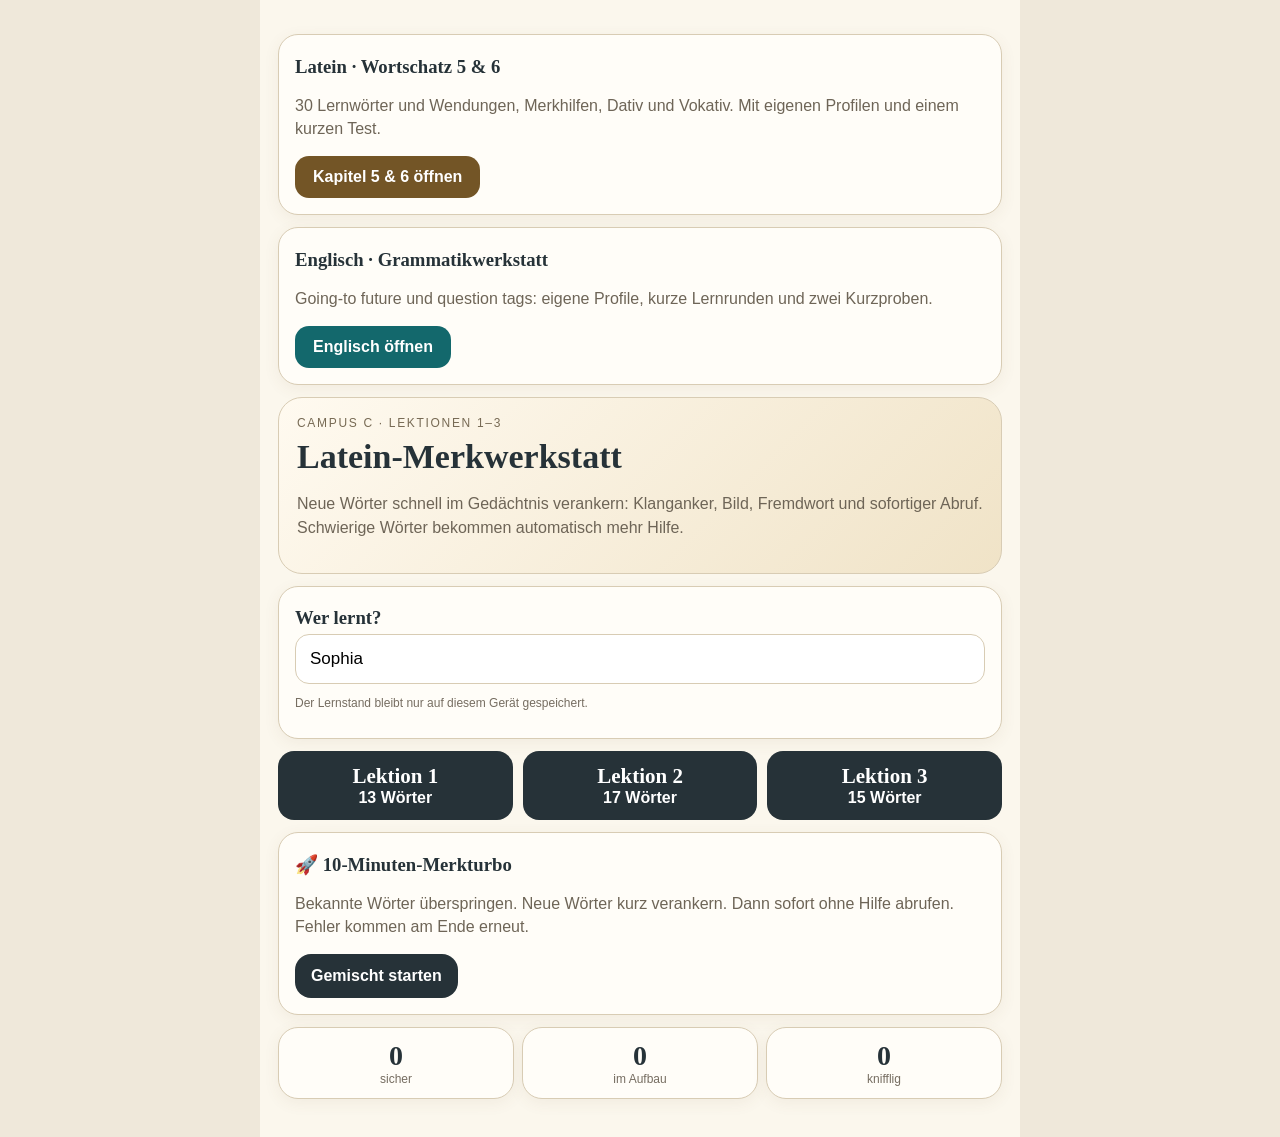
==== index.html @ 3f2a88c0 "Latein Wortschatz 5 und 6 auf Startseite verlinken" ====
<!doctype html>
<html lang="de">
<head>
<meta charset="utf-8"><meta name="viewport" content="width=device-width,initial-scale=1,viewport-fit=cover">
<title>Latein-Merkwerkstatt</title>
<style>
:root{--ink:#263238;--paper:#fbf7ed;--sand:#e7d3a6;--ochre:#c99a46;--sage:#aab99a;--terr:#bf765f;--blue:#91b6c3;--line:#d8ccb4}
*{box-sizing:border-box} body{margin:0;background:#efe8da;color:var(--ink);font-family:ui-rounded,-apple-system,BlinkMacSystemFont,"Segoe UI",sans-serif}
.app{max-width:760px;margin:auto;min-height:100vh;background:var(--paper);padding:22px 18px 38px}
h1,h2,h3{font-family:Georgia,serif;margin:.25em 0}.eyebrow{letter-spacing:.14em;text-transform:uppercase;font-size:12px;color:#776a54}
.hero{padding:18px;border:1.5px solid var(--line);border-radius:24px;background:linear-gradient(135deg,#fffaf0,#f0e3c7)}
.hero h1{font-size:34px}.sub{color:#6e6557;line-height:1.45}.row{display:flex;gap:10px;flex-wrap:wrap}.card{background:#fffdf8;border:1.5px solid var(--line);border-radius:20px;padding:16px;margin:12px 0;box-shadow:0 4px 16px #6b573512}
button{border:0;border-radius:16px;padding:13px 16px;font-size:16px;font-weight:700;background:var(--ink);color:white;cursor:pointer}
button.alt{background:#e8deca;color:var(--ink)}button.good{background:#607b63}button.bad{background:#9b5b50}button.choice{width:100%;text-align:left;background:#f2eadb;color:var(--ink);margin:6px 0}
.pills{display:flex;gap:8px;flex-wrap:wrap}.pill{padding:8px 11px;border-radius:999px;background:#eee4d1;font-size:13px}
.lesson{flex:1;min-width:120px}.lesson strong{font-family:Georgia,serif;font-size:21px}.bigword{font:700 42px Georgia,serif;text-align:center;margin:24px 0 8px}.meaning{text-align:center;font-size:23px;font-weight:800;color:#684d34}.bridge{background:#f0e6cc;border-left:5px solid var(--ochre);padding:15px;border-radius:12px;margin:16px 0;line-height:1.5}
.scene{font-size:48px;text-align:center;margin:12px}.muted{color:#756c60}.progress{height:10px;background:#e8dfcf;border-radius:99px;overflow:hidden}.bar{height:100%;background:var(--sage);width:0}.hidden{display:none!important}
input{width:100%;padding:14px;border:1.5px solid var(--line);border-radius:14px;background:white;font-size:17px}
.top{display:flex;justify-content:space-between;align-items:center;margin-bottom:14px}.tiny{font-size:12px;color:#766d61}.stat{font-size:28px;font-family:Georgia,serif;font-weight:700}.grid{display:grid;grid-template-columns:repeat(3,1fr);gap:8px}.grid .card{text-align:center;margin:0;padding:12px}
@media(max-width:500px){.hero h1{font-size:29px}.bigword{font-size:38px}.app{padding:15px 13px}.grid{grid-template-columns:1fr 1fr}}
</style></head>
<body><main class="app">
<section id="home">
<div class="card"><h3>Latein · Wortschatz 5 &amp; 6</h3><p class="sub">30 Lernwörter und Wendungen, Merkhilfen, Dativ und Vokativ. Mit eigenen Profilen und einem kurzen Test.</p><a href="latein-5-6/" style="display:inline-block;background:#735526;color:white;border-radius:14px;padding:12px 18px;text-decoration:none;font-weight:700">Kapitel 5 &amp; 6 öffnen</a></div>
<div class="card"><h3>Englisch · Grammatikwerkstatt</h3><p class="sub">Going-to future und question tags: eigene Profile, kurze Lernrunden und zwei Kurzproben.</p><a href="englisch/" style="display:inline-block;background:#13686c;color:white;border-radius:14px;padding:12px 18px;text-decoration:none;font-weight:700">Englisch öffnen</a></div>
<div class="hero"><div class="eyebrow">Campus C · Lektionen 1–3</div><h1>Latein-Merkwerkstatt</h1><p class="sub">Neue Wörter schnell im Gedächtnis verankern: Klanganker, Bild, Fremdwort und sofortiger Abruf. Schwierige Wörter bekommen automatisch mehr Hilfe.</p></div>
<div class="card"><h3>Wer lernt?</h3><input id="name" value="Sophia" aria-label="Name"><p class="tiny">Der Lernstand bleibt nur auf diesem Gerät gespeichert.</p></div>
<div class="row">
<button class="lesson" onclick="start(1)"><strong>Lektion 1</strong><br><span>13 Wörter</span></button>
<button class="lesson" onclick="start(2)"><strong>Lektion 2</strong><br><span>17 Wörter</span></button>
<button class="lesson" onclick="start(3)"><strong>Lektion 3</strong><br><span>15 Wörter</span></button>
</div>
<div class="card"><h3>🚀 10-Minuten-Merkturbo</h3><p class="sub">Bekannte Wörter überspringen. Neue Wörter kurz verankern. Dann sofort ohne Hilfe abrufen. Fehler kommen am Ende erneut.</p><button onclick="start('mix')">Gemischt starten</button></div>
<div class="grid"><div class="card"><div class="stat" id="sKnown">0</div><div class="tiny">sicher</div></div><div class="card"><div class="stat" id="sLearning">0</div><div class="tiny">im Aufbau</div></div><div class="card"><div class="stat" id="sHard">0</div><div class="tiny">knifflig</div></div></div>
</section>

<section id="learn" class="hidden">
<div class="top"><button class="alt" onclick="home()">←</button><div><b id="who"></b><div class="tiny" id="phase"></div></div><div id="count"></div></div>
<div class="progress"><div class="bar" id="bar"></div></div>
<div id="screen"></div>
</section>
</main>
<script>
const L={
1:[
["puella","das Mädchen","Klang","Stell dir ein Mädchen vor, das ständig „Puh, Ella!“ ruft.","👧💨","Puh, Ella! → puella → Mädchen"],
["serva","die Sklavin / Dienerin","Wortfamilie","SERVieren: Eine Dienerin serviert.","🍽️","servieren → serva"],
["silva","der Wald","Klang","Silva läuft durch einen wilden Wald.","🌲🌲","Silva → Wald"],
["via","der Weg / die Straße","Fremdwort","„via München“ bedeutet: über / auf dem Weg über München.","🛣️","via → Weg"],
["villa","das Haus / Landhaus","Fremdwort","Eine Villa ist ein großes Haus.","🏡","Villa → Haus"],
["avus","der Großvater","Bild","Opa ruft erstaunt: „Ah, was?“","👴❓","„Ah, was?“ → avus → Großvater"],
["campus","das Feld / der freie Platz","Fremdwort","Ein Campus ist ein großes Gelände.","🏛️","Campus → freier Platz"],
["equus","das Pferd","Klang","Ein Pferd macht einen riesigen EQUUS-Sprung.","🐎","equus → Pferd"],
["murus","die Mauer","Klang","Eine Maus rennt an der Mauer entlang: MU-rus.","🐭🧱","MUrus → Mauer"],
["servus","der Sklave / Diener","Fremdwort","„Servus!“ sagt der Diener beim Begrüßen.","🙋","Servus → Diener"],
["vicus","das Dorf / die Gasse","Klang","Vicky wohnt in einem kleinen Dorf.","🏘️","Vicky → vicus → Dorf"],
["et","und / auch","Minianker","ET verbindet zwei Dinge: A ET B.","🔗","et = und"],
["familia","die Familie","Fremdwort","familia klingt fast wie Familie.","👨‍👩‍👧","familia → Familie"]
],
2:[
["esse","sein / sich befinden","Klang","ESSE ist ganz einfach: etwas IST.","✨","esse → sein"],
["est","er/sie/es ist","Minianker","EST = ist. Nur ein Buchstabe verändert sich.","1️⃣","est → ist"],
["sunt","sie sind","Klang","SUN(T): Mehrere sind in der Sonne.","☀️👥","sunt → sie sind"],
["amica","die Freundin","Fremdwort","amica erinnert an amicable: freundlich.","👭","amica → Freundin"],
["ridēre","lachen / auslachen","Klang","Beim RIDEn auf dem Pferd musst du lachen.","🐎😂","ride → ridēre → lachen"],
["nōn","nicht","Minianker","NO = nein. nōn = nicht.","🚫","no → nōn → nicht"],
["cūr?","warum?","Klang","„KUR? Warum muss ich zur Kur?“","❓","Kur? → cūr? → warum?"],
["pārēre","gehorchen","Klang","Ein Paar hört aufs Kommando und gehorcht.","👂","Paar → pārēre → gehorchen"],
["monēre","mahnen / ermahnen","Fremdwort","monieren heißt etwas beanstanden.","☝️","monieren → monēre → mahnen"],
["dēbēre","müssen / sollen","Fremdwort","debit = Schuld: Man MUSS bezahlen.","💳","debit → dēbēre → müssen"],
["quid?","was?","Fremdwort","quid pro quo – quid fragt: WAS?","❔","quid? → was?"],
["timēre","fürchten / Angst haben","Klang","Tim hat Angst: TIM-ēre.","😨","Tim → timēre → fürchten"],
["oculus","das Auge","Fremdwort","Okular: Damit schaut man – mit dem Auge.","👁️","Okular → oculus → Auge"],
["dolēre","schmerzen / wehtun","Klang","Dolle Schmerzen tun weh.","🤕","dolle → dolēre → wehtun"],
["nunc","nun / jetzt","Klang","NUN! Jetzt sofort!","⏱️","nun → nunc → jetzt"],
["Lydus servus","der Sklave Lydus","Direkt","Lydus ist der Name, servus bedeutet Diener/Sklave.","🧑","Lydus + servus"],
["tacēre","schweigen / verschweigen","Klang","TA! Keinen Ton mehr – schweigen.","🤫","ta… → tacēre → schweigen"]
],
3:[
["hic","hier","Klang","HICK! Genau HIER hat jemand Schluckauf.","📍","hic → hier"],
["dominus","der Herr","Fremdwort","dominieren: Der Herr bestimmt.","👑","dominieren → dominus → Herr"],
["ibi","dort","Bild","Hier? Nein – IBI ist dort drüben.","👉","ibi → dort"],
["sedēre","sitzen","Fremdwort","sedentär = viel sitzend.","🪑","sedentär → sedēre → sitzen"],
["sed","aber / sondern","Kontrast","SED setzt einen Gegensatz: nicht X, sondern Y.","↔️","sed → aber/sondern"],
["respondēre","antworten","Fremdwort","respond = antworten.","💬","respond → respondēre"],
["augēre","vergrößern / vermehren","Fremdwort","augmentieren bedeutet vergrößern.","📈","augment → augēre"],
["nam","denn / nämlich","Klang","NAMe den Grund – nämlich…","🧩","nam → denn"],
["tamen","dennoch / jedoch","Klang","Trotzdem! TAMEN = dennoch.","🛡️","tamen → dennoch"],
["adhūc","bis jetzt / noch","Bild","Die Uhr läuft NOCH bis jetzt.","🕰️","adhūc → noch"],
["neque","und nicht / auch nicht","Minianker","NE = nicht; neque verbindet: und nicht.","🚫🔗","neque → und nicht"],
["neque … neque","weder … noch","Paar","Zwei neque bilden ein Paar: weder … noch.","🚫🚫","neque … neque"],
["quis?","wer?","Klang","QUIZ-Frage: WER ist es?","🕵️","Quiz → quis? → wer?"],
["docēre","lehren / unterrichten","Fremdwort","Dozent = jemand, der lehrt.","👩‍🏫","Dozent → docēre"],
["lingua","die Sprache / Rede","Fremdwort","linguistisch = die Sprache betreffend.","👅💬","Linguistik → lingua"]
]};
let deck=[],i=0,round=0,missed=[],current=null,mode="mix";
const $=x=>document.getElementById(x);
const norm=s=>(s||"").toLowerCase().normalize("NFD").replace(/[\u0300-\u036f]/g,"").replace(/[.,!?]/g,"").trim();
function store(){return JSON.parse(localStorage.getItem("merkwerkstatt")||"{}")}
function save(k,v){let s=store();s[k]=v;localStorage.setItem("merkwerkstatt",JSON.stringify(s));stats()}
function key(w){return "w:"+w[0]}
function stats(){let s=store(),a=Object.keys(s).filter(k=>k.startsWith("w:")).map(k=>s[k]);$("sKnown").textContent=a.filter(x=>x>=3).length;$("sLearning").textContent=a.filter(x=>x>0&&x<3).length;$("sHard").textContent=a.filter(x=>x<0).length}
function home(){$("learn").classList.add("hidden");$("home").classList.remove("hidden");stats()}
function start(l){mode=l;let n=$("name").value.trim()||"Sophia";localStorage.setItem("merkname",n);$("who").textContent=n+" · "+(l==="mix"?"Merkturbo":"Lektion "+l);deck=l==="mix"?[...L[1],...L[2],...L[3]].sort(()=>Math.random()-.5).slice(0,18):[...L[l]];i=0;round=0;missed=[];$("home").classList.add("hidden");$("learn").classList.remove("hidden");showTriage()}
function prog(){$("count").textContent=(Math.min(i+1,deck.length))+"/"+deck.length;$("bar").style.width=((i/deck.length)*100)+"%"}
function showTriage(){if(i>=deck.length){round=1;i=0;deck=deck.filter(w=>(store()[key(w)]||0)<3);if(!deck.length)return done();return showBridge()}current=deck[i];prog();$("phase").textContent="1 · Blitzcheck";$("screen").innerHTML=`<div class="card"><div class="eyebrow">Kennst du dieses Wort schon?</div><div class="bigword">${current[0]}</div><div class="row" style="justify-content:center"><button class="good" onclick="known()">Weiß ich ✓</button><button class="alt" onclick="reveal()">Noch nicht</button></div><div id="rev"></div></div>`}
function reveal(){$("rev").innerHTML=`<div class="meaning">${current[1]}</div><p class="tiny" style="text-align:center">Nicht schlimm – jetzt bauen wir eine Gedächtnisbrücke.</p><div style="text-align:center"><button onclick="need()">Merkhilfe bauen →</button></div>`}
function known(){let v=store()[key(current)]||0;save(key(current),Math.max(v,3));i++;showTriage()}
function need(){save(key(current),Math.min(store()[key(current)]||0,0));showOneBridge(current)}
function showBridge(){if(i>=deck.length){round=2;i=0;return recall()}current=deck[i];showOneBridge(current)}
function showOneBridge(w){prog();$("phase").textContent="2 · Verankern";$("screen").innerHTML=`<div class="card"><div class="eyebrow">${w[2]}</div><div class="bigword">${w[0]}</div><div class="scene">${w[4]}</div><div class="meaning">${w[1]}</div><div class="bridge"><b>Merkbrücke</b><br>${w[3]}<br><span class="muted">${w[5]}</span></div><p class="tiny">Schau die Szene kurz an. Sag Lateinwort und Bedeutung einmal laut.</p><button onclick="flash()">Im Kopf gespeichert →</button></div>`}
function flash(){$("screen").innerHTML=`<div class="card"><div class="eyebrow">5-Sekunden-Abruf</div><div class="bigword">${current[0]}</div><p style="text-align:center">Was bedeutet es?</p><input id="ans" autocomplete="off" placeholder="Bedeutung eintippen …"><div style="margin-top:10px"><button onclick="check()">Prüfen</button></div></div>`;$("ans").focus()}
function check(){let a=norm($("ans").value), opts=current[1].split("/").map(norm),ok=opts.some(x=>a.includes(x)||x.includes(a));$("screen").innerHTML=`<div class="card"><div class="bigword">${current[0]}</div><div class="meaning">${current[1]}</div><div class="bridge">${ok?"✓ Genau. Die Verbindung sitzt schon.":"Noch nicht sicher. Denk noch einmal an: <b>"+current[5]+"</b>"}</div><button onclick="nextBridge(${ok})">${ok?"Weiter →":"Nochmal merken →"}</button></div>`}
function nextBridge(ok){let v=store()[key(current)]||0;if(ok)save(key(current),Math.max(1,v+1));else{save(key(current),Math.min(-1,v-1));missed.push(current)}i++;showBridge()}
function recall(){if(i>=deck.length){if(missed.length){deck=[...new Map(missed.map(w=>[w[0],w])).values()];missed=[];i=0;round=3}else return done()}current=deck[i];prog();$("phase").textContent=round===3?"4 · Knifflige Wörter":"3 · Ohne Hilfe";$("screen").innerHTML=`<div class="card"><div class="eyebrow">${round===3?"Noch eine Chance":"Jetzt ohne Eselsbrücke"}</div><div class="bigword">${current[0]}</div><input id="ans" placeholder="Deutsche Bedeutung …" autocomplete="off"><div style="margin-top:10px"><button onclick="checkRecall()">Abrufen</button></div><button class="alt" style="margin-top:8px" onclick="hint()">Kleine Hilfe</button><div id="hint"></div></div>`;$("ans").focus()}
function hint(){$("hint").innerHTML=`<div class="bridge">${current[4]} ${current[5]}</div>`}
function checkRecall(){let a=norm($("ans").value),opts=current[1].split("/").map(norm),ok=opts.some(x=>a.includes(x)||x.includes(a));let v=store()[key(current)]||0;if(ok)save(key(current),Math.max(2,v+1));else{save(key(current),Math.min(-1,v-1));missed.push(current)}$("screen").innerHTML=`<div class="card"><div class="bigword">${current[0]}</div><div class="meaning">${current[1]}</div><div class="bridge">${ok?"✓ Richtig – ohne direkte Vorgabe abgerufen.":"Noch nicht. Deine Brücke: "+current[5]}</div><button onclick="nextRecall()">${ok?"Weiter →":"Weiter – kommt nochmal →"}</button></div>`}
function nextRecall(){i++;recall()}
function done(){let s=store(),all=[...L[1],...L[2],...L[3]],known=all.filter(w=>(s[key(w)]||0)>=3).length,learning=all.filter(w=>(s[key(w)]||0)>0&&(s[key(w)]||0)<3).length,hard=all.filter(w=>(s[key(w)]||0)<0).length;$("bar").style.width="100%";$("phase").textContent="Fertig";$("screen").innerHTML=`<div class="hero"><div class="eyebrow">Merkrunde geschafft</div><h2>Gut verankert.</h2><p class="sub">Die schwierigen Wörter werden bei der nächsten Runde wieder bevorzugt.</p><div class="grid"><div class="card"><div class="stat">${known}</div><div class="tiny">sicher</div></div><div class="card"><div class="stat">${learning}</div><div class="tiny">im Aufbau</div></div><div class="card"><div class="stat">${hard}</div><div class="tiny">knifflig</div></div></div><button onclick="home()">Zur Lektionsauswahl</button></div>`}
$("name").value=localStorage.getItem("merkname")||"Sophia";stats();
</script></body></html>
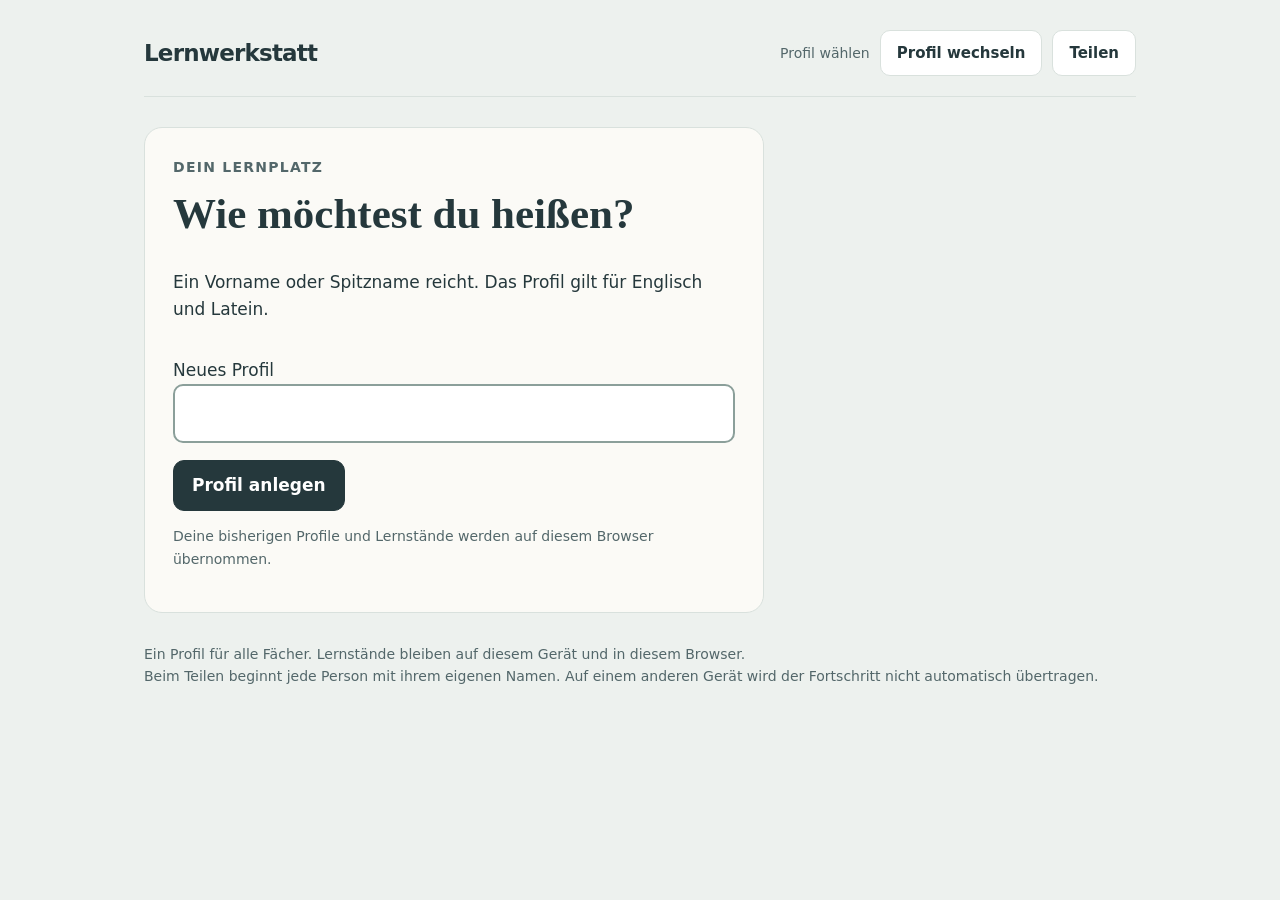
==== commit 7759ebee: "Neue Lernwerkstatt mit Fachauswahl, Kapitelkarten und Weiterlernen" ====
--- a/index.html
+++ b/index.html
@@ -1,122 +1,8 @@
-<!doctype html>
-<html lang="de">
-<head>
-<meta charset="utf-8"><meta name="viewport" content="width=device-width,initial-scale=1,viewport-fit=cover">
-<title>Latein-Merkwerkstatt</title>
-<style>
-:root{--ink:#263238;--paper:#fbf7ed;--sand:#e7d3a6;--ochre:#c99a46;--sage:#aab99a;--terr:#bf765f;--blue:#91b6c3;--line:#d8ccb4}
-*{box-sizing:border-box} body{margin:0;background:#efe8da;color:var(--ink);font-family:ui-rounded,-apple-system,BlinkMacSystemFont,"Segoe UI",sans-serif}
-.app{max-width:760px;margin:auto;min-height:100vh;background:var(--paper);padding:22px 18px 38px}
-h1,h2,h3{font-family:Georgia,serif;margin:.25em 0}.eyebrow{letter-spacing:.14em;text-transform:uppercase;font-size:12px;color:#776a54}
-.hero{padding:18px;border:1.5px solid var(--line);border-radius:24px;background:linear-gradient(135deg,#fffaf0,#f0e3c7)}
-.hero h1{font-size:34px}.sub{color:#6e6557;line-height:1.45}.row{display:flex;gap:10px;flex-wrap:wrap}.card{background:#fffdf8;border:1.5px solid var(--line);border-radius:20px;padding:16px;margin:12px 0;box-shadow:0 4px 16px #6b573512}
-button{border:0;border-radius:16px;padding:13px 16px;font-size:16px;font-weight:700;background:var(--ink);color:white;cursor:pointer}
-button.alt{background:#e8deca;color:var(--ink)}button.good{background:#607b63}button.bad{background:#9b5b50}button.choice{width:100%;text-align:left;background:#f2eadb;color:var(--ink);margin:6px 0}
-.pills{display:flex;gap:8px;flex-wrap:wrap}.pill{padding:8px 11px;border-radius:999px;background:#eee4d1;font-size:13px}
-.lesson{flex:1;min-width:120px}.lesson strong{font-family:Georgia,serif;font-size:21px}.bigword{font:700 42px Georgia,serif;text-align:center;margin:24px 0 8px}.meaning{text-align:center;font-size:23px;font-weight:800;color:#684d34}.bridge{background:#f0e6cc;border-left:5px solid var(--ochre);padding:15px;border-radius:12px;margin:16px 0;line-height:1.5}
-.scene{font-size:48px;text-align:center;margin:12px}.muted{color:#756c60}.progress{height:10px;background:#e8dfcf;border-radius:99px;overflow:hidden}.bar{height:100%;background:var(--sage);width:0}.hidden{display:none!important}
-input{width:100%;padding:14px;border:1.5px solid var(--line);border-radius:14px;background:white;font-size:17px}
-.top{display:flex;justify-content:space-between;align-items:center;margin-bottom:14px}.tiny{font-size:12px;color:#766d61}.stat{font-size:28px;font-family:Georgia,serif;font-weight:700}.grid{display:grid;grid-template-columns:repeat(3,1fr);gap:8px}.grid .card{text-align:center;margin:0;padding:12px}
-@media(max-width:500px){.hero h1{font-size:29px}.bigword{font-size:38px}.app{padding:15px 13px}.grid{grid-template-columns:1fr 1fr}}
-</style></head>
-<body><main class="app">
-<section id="home">
-<div class="card"><h3>Latein · Wortschatz 5 &amp; 6</h3><p class="sub">30 Lernwörter und Wendungen, Merkhilfen, Dativ und Vokativ. Mit eigenen Profilen und einem kurzen Test.</p><a href="latein-5-6/" style="display:inline-block;background:#735526;color:white;border-radius:14px;padding:12px 18px;text-decoration:none;font-weight:700">Kapitel 5 &amp; 6 öffnen</a></div>
-<div class="card"><h3>Englisch · Grammatikwerkstatt</h3><p class="sub">Going-to future und question tags: eigene Profile, kurze Lernrunden und zwei Kurzproben.</p><a href="englisch/" style="display:inline-block;background:#13686c;color:white;border-radius:14px;padding:12px 18px;text-decoration:none;font-weight:700">Englisch öffnen</a></div>
-<div class="hero"><div class="eyebrow">Campus C · Lektionen 1–3</div><h1>Latein-Merkwerkstatt</h1><p class="sub">Neue Wörter schnell im Gedächtnis verankern: Klanganker, Bild, Fremdwort und sofortiger Abruf. Schwierige Wörter bekommen automatisch mehr Hilfe.</p></div>
-<div class="card"><h3>Wer lernt?</h3><input id="name" value="Sophia" aria-label="Name"><p class="tiny">Der Lernstand bleibt nur auf diesem Gerät gespeichert.</p></div>
-<div class="row">
-<button class="lesson" onclick="start(1)"><strong>Lektion 1</strong><br><span>13 Wörter</span></button>
-<button class="lesson" onclick="start(2)"><strong>Lektion 2</strong><br><span>17 Wörter</span></button>
-<button class="lesson" onclick="start(3)"><strong>Lektion 3</strong><br><span>15 Wörter</span></button>
-</div>
-<div class="card"><h3>🚀 10-Minuten-Merkturbo</h3><p class="sub">Bekannte Wörter überspringen. Neue Wörter kurz verankern. Dann sofort ohne Hilfe abrufen. Fehler kommen am Ende erneut.</p><button onclick="start('mix')">Gemischt starten</button></div>
-<div class="grid"><div class="card"><div class="stat" id="sKnown">0</div><div class="tiny">sicher</div></div><div class="card"><div class="stat" id="sLearning">0</div><div class="tiny">im Aufbau</div></div><div class="card"><div class="stat" id="sHard">0</div><div class="tiny">knifflig</div></div></div>
-</section>
-
-<section id="learn" class="hidden">
-<div class="top"><button class="alt" onclick="home()">←</button><div><b id="who"></b><div class="tiny" id="phase"></div></div><div id="count"></div></div>
-<div class="progress"><div class="bar" id="bar"></div></div>
-<div id="screen"></div>
-</section>
-</main>
-<script>
-const L={
-1:[
-["puella","das Mädchen","Klang","Stell dir ein Mädchen vor, das ständig „Puh, Ella!“ ruft.","👧💨","Puh, Ella! → puella → Mädchen"],
-["serva","die Sklavin / Dienerin","Wortfamilie","SERVieren: Eine Dienerin serviert.","🍽️","servieren → serva"],
-["silva","der Wald","Klang","Silva läuft durch einen wilden Wald.","🌲🌲","Silva → Wald"],
-["via","der Weg / die Straße","Fremdwort","„via München“ bedeutet: über / auf dem Weg über München.","🛣️","via → Weg"],
-["villa","das Haus / Landhaus","Fremdwort","Eine Villa ist ein großes Haus.","🏡","Villa → Haus"],
-["avus","der Großvater","Bild","Opa ruft erstaunt: „Ah, was?“","👴❓","„Ah, was?“ → avus → Großvater"],
-["campus","das Feld / der freie Platz","Fremdwort","Ein Campus ist ein großes Gelände.","🏛️","Campus → freier Platz"],
-["equus","das Pferd","Klang","Ein Pferd macht einen riesigen EQUUS-Sprung.","🐎","equus → Pferd"],
-["murus","die Mauer","Klang","Eine Maus rennt an der Mauer entlang: MU-rus.","🐭🧱","MUrus → Mauer"],
-["servus","der Sklave / Diener","Fremdwort","„Servus!“ sagt der Diener beim Begrüßen.","🙋","Servus → Diener"],
-["vicus","das Dorf / die Gasse","Klang","Vicky wohnt in einem kleinen Dorf.","🏘️","Vicky → vicus → Dorf"],
-["et","und / auch","Minianker","ET verbindet zwei Dinge: A ET B.","🔗","et = und"],
-["familia","die Familie","Fremdwort","familia klingt fast wie Familie.","👨‍👩‍👧","familia → Familie"]
-],
-2:[
-["esse","sein / sich befinden","Klang","ESSE ist ganz einfach: etwas IST.","✨","esse → sein"],
-["est","er/sie/es ist","Minianker","EST = ist. Nur ein Buchstabe verändert sich.","1️⃣","est → ist"],
-["sunt","sie sind","Klang","SUN(T): Mehrere sind in der Sonne.","☀️👥","sunt → sie sind"],
-["amica","die Freundin","Fremdwort","amica erinnert an amicable: freundlich.","👭","amica → Freundin"],
-["ridēre","lachen / auslachen","Klang","Beim RIDEn auf dem Pferd musst du lachen.","🐎😂","ride → ridēre → lachen"],
-["nōn","nicht","Minianker","NO = nein. nōn = nicht.","🚫","no → nōn → nicht"],
-["cūr?","warum?","Klang","„KUR? Warum muss ich zur Kur?“","❓","Kur? → cūr? → warum?"],
-["pārēre","gehorchen","Klang","Ein Paar hört aufs Kommando und gehorcht.","👂","Paar → pārēre → gehorchen"],
-["monēre","mahnen / ermahnen","Fremdwort","monieren heißt etwas beanstanden.","☝️","monieren → monēre → mahnen"],
-["dēbēre","müssen / sollen","Fremdwort","debit = Schuld: Man MUSS bezahlen.","💳","debit → dēbēre → müssen"],
-["quid?","was?","Fremdwort","quid pro quo – quid fragt: WAS?","❔","quid? → was?"],
-["timēre","fürchten / Angst haben","Klang","Tim hat Angst: TIM-ēre.","😨","Tim → timēre → fürchten"],
-["oculus","das Auge","Fremdwort","Okular: Damit schaut man – mit dem Auge.","👁️","Okular → oculus → Auge"],
-["dolēre","schmerzen / wehtun","Klang","Dolle Schmerzen tun weh.","🤕","dolle → dolēre → wehtun"],
-["nunc","nun / jetzt","Klang","NUN! Jetzt sofort!","⏱️","nun → nunc → jetzt"],
-["Lydus servus","der Sklave Lydus","Direkt","Lydus ist der Name, servus bedeutet Diener/Sklave.","🧑","Lydus + servus"],
-["tacēre","schweigen / verschweigen","Klang","TA! Keinen Ton mehr – schweigen.","🤫","ta… → tacēre → schweigen"]
-],
-3:[
-["hic","hier","Klang","HICK! Genau HIER hat jemand Schluckauf.","📍","hic → hier"],
-["dominus","der Herr","Fremdwort","dominieren: Der Herr bestimmt.","👑","dominieren → dominus → Herr"],
-["ibi","dort","Bild","Hier? Nein – IBI ist dort drüben.","👉","ibi → dort"],
-["sedēre","sitzen","Fremdwort","sedentär = viel sitzend.","🪑","sedentär → sedēre → sitzen"],
-["sed","aber / sondern","Kontrast","SED setzt einen Gegensatz: nicht X, sondern Y.","↔️","sed → aber/sondern"],
-["respondēre","antworten","Fremdwort","respond = antworten.","💬","respond → respondēre"],
-["augēre","vergrößern / vermehren","Fremdwort","augmentieren bedeutet vergrößern.","📈","augment → augēre"],
-["nam","denn / nämlich","Klang","NAMe den Grund – nämlich…","🧩","nam → denn"],
-["tamen","dennoch / jedoch","Klang","Trotzdem! TAMEN = dennoch.","🛡️","tamen → dennoch"],
-["adhūc","bis jetzt / noch","Bild","Die Uhr läuft NOCH bis jetzt.","🕰️","adhūc → noch"],
-["neque","und nicht / auch nicht","Minianker","NE = nicht; neque verbindet: und nicht.","🚫🔗","neque → und nicht"],
-["neque … neque","weder … noch","Paar","Zwei neque bilden ein Paar: weder … noch.","🚫🚫","neque … neque"],
-["quis?","wer?","Klang","QUIZ-Frage: WER ist es?","🕵️","Quiz → quis? → wer?"],
-["docēre","lehren / unterrichten","Fremdwort","Dozent = jemand, der lehrt.","👩‍🏫","Dozent → docēre"],
-["lingua","die Sprache / Rede","Fremdwort","linguistisch = die Sprache betreffend.","👅💬","Linguistik → lingua"]
-]};
-let deck=[],i=0,round=0,missed=[],current=null,mode="mix";
-const $=x=>document.getElementById(x);
-const norm=s=>(s||"").toLowerCase().normalize("NFD").replace(/[\u0300-\u036f]/g,"").replace(/[.,!?]/g,"").trim();
-function store(){return JSON.parse(localStorage.getItem("merkwerkstatt")||"{}")}
-function save(k,v){let s=store();s[k]=v;localStorage.setItem("merkwerkstatt",JSON.stringify(s));stats()}
-function key(w){return "w:"+w[0]}
-function stats(){let s=store(),a=Object.keys(s).filter(k=>k.startsWith("w:")).map(k=>s[k]);$("sKnown").textContent=a.filter(x=>x>=3).length;$("sLearning").textContent=a.filter(x=>x>0&&x<3).length;$("sHard").textContent=a.filter(x=>x<0).length}
-function home(){$("learn").classList.add("hidden");$("home").classList.remove("hidden");stats()}
-function start(l){mode=l;let n=$("name").value.trim()||"Sophia";localStorage.setItem("merkname",n);$("who").textContent=n+" · "+(l==="mix"?"Merkturbo":"Lektion "+l);deck=l==="mix"?[...L[1],...L[2],...L[3]].sort(()=>Math.random()-.5).slice(0,18):[...L[l]];i=0;round=0;missed=[];$("home").classList.add("hidden");$("learn").classList.remove("hidden");showTriage()}
-function prog(){$("count").textContent=(Math.min(i+1,deck.length))+"/"+deck.length;$("bar").style.width=((i/deck.length)*100)+"%"}
-function showTriage(){if(i>=deck.length){round=1;i=0;deck=deck.filter(w=>(store()[key(w)]||0)<3);if(!deck.length)return done();return showBridge()}current=deck[i];prog();$("phase").textContent="1 · Blitzcheck";$("screen").innerHTML=`<div class="card"><div class="eyebrow">Kennst du dieses Wort schon?</div><div class="bigword">${current[0]}</div><div class="row" style="justify-content:center"><button class="good" onclick="known()">Weiß ich ✓</button><button class="alt" onclick="reveal()">Noch nicht</button></div><div id="rev"></div></div>`}
-function reveal(){$("rev").innerHTML=`<div class="meaning">${current[1]}</div><p class="tiny" style="text-align:center">Nicht schlimm – jetzt bauen wir eine Gedächtnisbrücke.</p><div style="text-align:center"><button onclick="need()">Merkhilfe bauen →</button></div>`}
-function known(){let v=store()[key(current)]||0;save(key(current),Math.max(v,3));i++;showTriage()}
-function need(){save(key(current),Math.min(store()[key(current)]||0,0));showOneBridge(current)}
-function showBridge(){if(i>=deck.length){round=2;i=0;return recall()}current=deck[i];showOneBridge(current)}
-function showOneBridge(w){prog();$("phase").textContent="2 · Verankern";$("screen").innerHTML=`<div class="card"><div class="eyebrow">${w[2]}</div><div class="bigword">${w[0]}</div><div class="scene">${w[4]}</div><div class="meaning">${w[1]}</div><div class="bridge"><b>Merkbrücke</b><br>${w[3]}<br><span class="muted">${w[5]}</span></div><p class="tiny">Schau die Szene kurz an. Sag Lateinwort und Bedeutung einmal laut.</p><button onclick="flash()">Im Kopf gespeichert →</button></div>`}
-function flash(){$("screen").innerHTML=`<div class="card"><div class="eyebrow">5-Sekunden-Abruf</div><div class="bigword">${current[0]}</div><p style="text-align:center">Was bedeutet es?</p><input id="ans" autocomplete="off" placeholder="Bedeutung eintippen …"><div style="margin-top:10px"><button onclick="check()">Prüfen</button></div></div>`;$("ans").focus()}
-function check(){let a=norm($("ans").value), opts=current[1].split("/").map(norm),ok=opts.some(x=>a.includes(x)||x.includes(a));$("screen").innerHTML=`<div class="card"><div class="bigword">${current[0]}</div><div class="meaning">${current[1]}</div><div class="bridge">${ok?"✓ Genau. Die Verbindung sitzt schon.":"Noch nicht sicher. Denk noch einmal an: <b>"+current[5]+"</b>"}</div><button onclick="nextBridge(${ok})">${ok?"Weiter →":"Nochmal merken →"}</button></div>`}
-function nextBridge(ok){let v=store()[key(current)]||0;if(ok)save(key(current),Math.max(1,v+1));else{save(key(current),Math.min(-1,v-1));missed.push(current)}i++;showBridge()}
-function recall(){if(i>=deck.length){if(missed.length){deck=[...new Map(missed.map(w=>[w[0],w])).values()];missed=[];i=0;round=3}else return done()}current=deck[i];prog();$("phase").textContent=round===3?"4 · Knifflige Wörter":"3 · Ohne Hilfe";$("screen").innerHTML=`<div class="card"><div class="eyebrow">${round===3?"Noch eine Chance":"Jetzt ohne Eselsbrücke"}</div><div class="bigword">${current[0]}</div><input id="ans" placeholder="Deutsche Bedeutung …" autocomplete="off"><div style="margin-top:10px"><button onclick="checkRecall()">Abrufen</button></div><button class="alt" style="margin-top:8px" onclick="hint()">Kleine Hilfe</button><div id="hint"></div></div>`;$("ans").focus()}
-function hint(){$("hint").innerHTML=`<div class="bridge">${current[4]} ${current[5]}</div>`}
-function checkRecall(){let a=norm($("ans").value),opts=current[1].split("/").map(norm),ok=opts.some(x=>a.includes(x)||x.includes(a));let v=store()[key(current)]||0;if(ok)save(key(current),Math.max(2,v+1));else{save(key(current),Math.min(-1,v-1));missed.push(current)}$("screen").innerHTML=`<div class="card"><div class="bigword">${current[0]}</div><div class="meaning">${current[1]}</div><div class="bridge">${ok?"✓ Richtig – ohne direkte Vorgabe abgerufen.":"Noch nicht. Deine Brücke: "+current[5]}</div><button onclick="nextRecall()">${ok?"Weiter →":"Weiter – kommt nochmal →"}</button></div>`}
-function nextRecall(){i++;recall()}
-function done(){let s=store(),all=[...L[1],...L[2],...L[3]],known=all.filter(w=>(s[key(w)]||0)>=3).length,learning=all.filter(w=>(s[key(w)]||0)>0&&(s[key(w)]||0)<3).length,hard=all.filter(w=>(s[key(w)]||0)<0).length;$("bar").style.width="100%";$("phase").textContent="Fertig";$("screen").innerHTML=`<div class="hero"><div class="eyebrow">Merkrunde geschafft</div><h2>Gut verankert.</h2><p class="sub">Die schwierigen Wörter werden bei der nächsten Runde wieder bevorzugt.</p><div class="grid"><div class="card"><div class="stat">${known}</div><div class="tiny">sicher</div></div><div class="card"><div class="stat">${learning}</div><div class="tiny">im Aufbau</div></div><div class="card"><div class="stat">${hard}</div><div class="tiny">knifflig</div></div></div><button onclick="home()">Zur Lektionsauswahl</button></div>`}
-$("name").value=localStorage.getItem("merkname")||"Sophia";stats();
+<!doctype html><html lang="de"><head><meta charset="utf-8"><meta name="viewport" content="width=device-width,initial-scale=1"><meta name="theme-color" content="#25383c"><title>Unsere Lernwerkstatt · Englisch & Latein</title><link rel="stylesheet" href="shared.css"><style>
+*{box-sizing:border-box}body{margin:0;background:#edf1ee;color:#25383c;font-family:system-ui,-apple-system,sans-serif;font-size:17px;line-height:1.6}main{max-width:1040px;padding:30px 24px 60px;margin:auto}h1,h2,h3{font-family:Georgia,serif;line-height:1.25;margin:.2em 0 .65em}h1{font-size:clamp(30px,4vw,43px)}h2{font-size:26px}h3{font-size:23px}button,input{font:inherit}button{cursor:pointer;min-height:46px;padding:11px 18px;border:1px solid #d3ded8;border-radius:11px;background:white;color:#25383c;font-weight:650}button.primary{background:#25383c;color:white;border-color:#25383c}input{width:100%;padding:13px;border:2px solid #8b9f9a;border-radius:10px;background:white;font-size:18px}button:focus-visible,input:focus-visible,a:focus-visible{outline:3px solid #ba7b0b;outline-offset:3px}a{color:inherit} .muted{color:#53676a}.small{font-size:14px}.row{display:flex;gap:10px;align-items:center;flex-wrap:wrap}.eyebrow{font-size:14px;letter-spacing:.09em;text-transform:uppercase;font-weight:750;color:#53676a}.intro{margin:32px 0 25px}.continue{display:grid;grid-template-columns:1fr auto;gap:20px;align-items:center;background:#fbfaf6;border:1px solid #d9e1dd;border-radius:18px;padding:25px;margin:22px 0}.continue p{margin:0}.filters{display:flex;gap:10px;flex-wrap:wrap;margin:30px 0 20px}.filters a{text-decoration:none;display:block;padding:10px 20px;border:1px solid #d3ded8;border-radius:12px;background:white;font-weight:650}.filters a.selected{background:#25383c;color:white;border-color:#25383c}.subjects{display:grid;grid-template-columns:1fr 1fr;gap:22px}.subject{border:1px solid #d9e1dd;border-radius:18px;background:#fbfaf6;padding:25px;border-top:5px solid var(--subject)}.subject-heading{display:flex;justify-content:space-between;gap:10px;align-items:center;margin-bottom:18px}.subject-heading h2{margin:0;color:var(--subject)}.chapter{display:block;text-decoration:none;padding:19px 0;border-top:1px solid #d9e1dd}.chapter:first-of-type{border-top:0}.chapter:hover h3{text-decoration:underline;text-underline-offset:5px}.chapter p{margin:8px 0}.chapter .open{display:inline-block;padding:8px 15px;background:var(--subject);color:white;border-radius:10px;font-size:15px;font-weight:650;margin-top:5px}.status{font-size:14px;color:#53676a}.profilecard{max-width:620px;border:1px solid #d9e1dd;border-radius:18px;padding:28px;background:#fbfaf6;margin-top:30px}.hint{margin-top:24px;padding:20px 0;border-top:1px solid #d3ded8;font-size:15px;color:#53676a}.pill{font-size:14px;padding:4px 10px;background:#edf1ee;border-radius:30px;color:#53676a}.subjects.single{grid-template-columns:1fr}.subjects.single .subject{max-width:760px}.recentlink{text-decoration:none;background:#25383c;color:white;padding:12px 18px;border-radius:11px;font-weight:650;white-space:nowrap}.plan{background:#fbfaf6;border:1px solid #d9e1dd;border-radius:16px;padding:22px;margin-top:25px}.plan summary{cursor:pointer;font-weight:650}@media(max-width:650px){main{padding:20px 15px 45px}.subjects{grid-template-columns:1fr}.continue{grid-template-columns:1fr;padding:22px}.recentlink{justify-self:start}.subject{padding:23px}.filters a{padding:9px 15px}}
+</style><script src="shared.js"></script></head><body><main><header class="wl-header"><a class="wl-logo" href="./">Lernwerkstatt</a><div class="wl-tools"><span class="wl-profile" id="wl-name"></span><button id="profile">Profil wechseln</button><button id="share">Teilen</button></div></header><div id="app"></div><footer class="wl-footer">Ein Profil für alle Fächer. Lernstände bleiben auf diesem Gerät und in diesem Browser.<br>Beim Teilen beginnt jede Person mit ihrem eigenen Namen. Auf einem anderen Gerät wird der Fortschritt nicht automatisch übertragen.</footer></main><script>
+'use strict';const $=s=>document.querySelector(s),esc=s=>String(s).replace(/[&<>"']/g,c=>({'&':'&amp;','<':'&lt;','>':'&gt;','"':'&quot;',"'":'&#39;'}[c]));
+function chooser(){let profiles=Workshop.profiles();$('#app').innerHTML=`<section class="profilecard"><div class="eyebrow">Dein Lernplatz</div><h1>${profiles.length?'Wer lernt heute?':'Wie möchtest du heißen?'}</h1><p>Ein Vorname oder Spitzname reicht. Das Profil gilt für Englisch und Latein.</p><div id="names" class="row"></div><form id="new"><p><label for="name">Neues Profil</label><input id="name" maxlength="30" required autocomplete="off"></p><button class="primary">Profil anlegen</button></form><p class="small muted">Deine bisherigen Profile und Lernstände werden auf diesem Browser übernommen.</p></section>`;profiles.forEach(p=>{let b=document.createElement('button');b.textContent=p.name;b.onclick=()=>{Workshop.select(p.id);location.hash='';home()};$('#names').append(b)});$('#new').onsubmit=e=>{e.preventDefault();let name=$('#name').value.trim();if(!name)return;Workshop.create(name);location.hash='';home()};Workshop.updateName()}
+function home(){if(location.hash==='#profile'||!Workshop.active())return chooser();let name=Workshop.active().name,filter=location.hash.slice(1),subject=['latein','englisch'].includes(filter)?filter:null,last=Workshop.last();$('#app').innerHTML=`<div class="intro"><div class="eyebrow">Dein Lernplatz</div><h1>Hallo, ${esc(name)}.</h1><p class="muted">Wähle dein Fach und dein Kapitel.</p></div>${last?`<section class="continue"><div><div class="eyebrow">Zuletzt geöffnet · ${last.subject==='latein'?'Latein':'Englisch'}</div><h2>${last.title}</h2><p class="muted">${esc(Workshop.summary(last))}</p></div><a class="recentlink" href="${last.path}">Weiterlernen</a></section>`:''}<nav class="filters" aria-label="Fächer"><a href="#" class="${!subject?'selected':''}">Alle Fächer</a><a href="#latein" class="${subject==='latein'?'selected':''}">Latein</a><a href="#englisch" class="${subject==='englisch'?'selected':''}">Englisch</a></nav><div class="subjects ${subject?'single':''}">${['latein','englisch'].filter(x=>!subject||x===subject).map(s=>{let chapters=Workshop.catalog.filter(c=>c.subject===s);return `<section class="subject" style="--subject:${s==='latein'?'#735526':'#13686c'}"><div class="subject-heading"><h2>${s==='latein'?'Latein':'Englisch'}</h2><span class="pill">${chapters.length} ${chapters.length===1?'Kapitel':'Kapitel'}</span></div>${chapters.map(c=>`<a class="chapter" href="${c.path}"><h3>${c.title}</h3><p class="muted">${c.topics}</p><p class="status">${esc(Workshop.summary(c))}</p><span class="open">Kapitel öffnen</span></a>`).join('')}</section>`}).join('')}</div><details class="plan"><summary>So lernst du in der Werkstatt</summary><p><b>Lernen:</b> Regeln und Merkhilfen kennenlernen.</p><p><b>Üben:</b> Wörter und Formen selbst abrufen.</p><p><b>Wiederholen:</b> Fehlerstellen gezielt festigen.</p><p><b>Kurzproben:</b> Ohne Hilfe prüfen und anschließend auswerten.</p></details>`;Workshop.updateName()}
+$('#profile').onclick=()=>{location.hash='profile';chooser()};$('#share').onclick=()=>Workshop.share($('#share'));window.addEventListener('hashchange',home);window.addEventListener('focus',()=>{if(location.hash!=='#profile')home()});home();
 </script></body></html>
-
--- a/shared.css
+++ b/shared.css
@@ -0,0 +1 @@
+:root{--wl-ink:#25383c;--wl-paper:#fbfaf6;--wl-line:#d9e1dd;--wl-latin:#735526;--wl-english:#13686c} .wl-header{display:flex;align-items:center;justify-content:space-between;gap:16px;flex-wrap:wrap;padding:0 0 20px;margin:0 0 8px;border-bottom:1px solid var(--wl-line);font-family:system-ui,sans-serif;font-size:16px}.wl-logo{text-decoration:none;color:var(--wl-ink);font-size:23px;font-weight:760;letter-spacing:-.035em}.wl-header .wl-tools{display:flex;gap:10px;flex-wrap:wrap;align-items:center}.wl-profile{font-size:14px;color:#53676a}.wl-chapter{margin:20px 0 12px;font:600 15px system-ui,sans-serif;color:#53676a}.wl-nav{display:flex;gap:8px;flex-wrap:wrap;margin:0 0 28px;font-family:system-ui,sans-serif}.wl-nav button{padding:10px 17px;border-radius:10px;border:1px solid var(--wl-line);font-size:16px;line-height:1.5;background:white;color:var(--wl-ink);min-height:46px;cursor:pointer}.wl-nav button.active{background:var(--chapter-color,var(--wl-latin));border-color:var(--chapter-color,var(--wl-latin));color:white}.wl-header button{background:white;color:var(--wl-ink);border:1px solid var(--wl-line);padding:10px 16px;border-radius:10px;font:650 15px system-ui,sans-serif;min-height:46px;cursor:pointer}.wl-header button:focus-visible,.wl-nav button:focus-visible,.wl-header a:focus-visible{outline:3px solid #ba7b0b;outline-offset:3px}.wl-footer{font:14px/1.6 system-ui,sans-serif;color:#53676a;margin-top:30px}.wl-footer a{color:inherit}@media(max-width:600px){.wl-header{gap:12px}.wl-logo{font-size:22px}.wl-tools{width:100%}.wl-nav{gap:6px}.wl-nav button{padding:9px 13px}}
